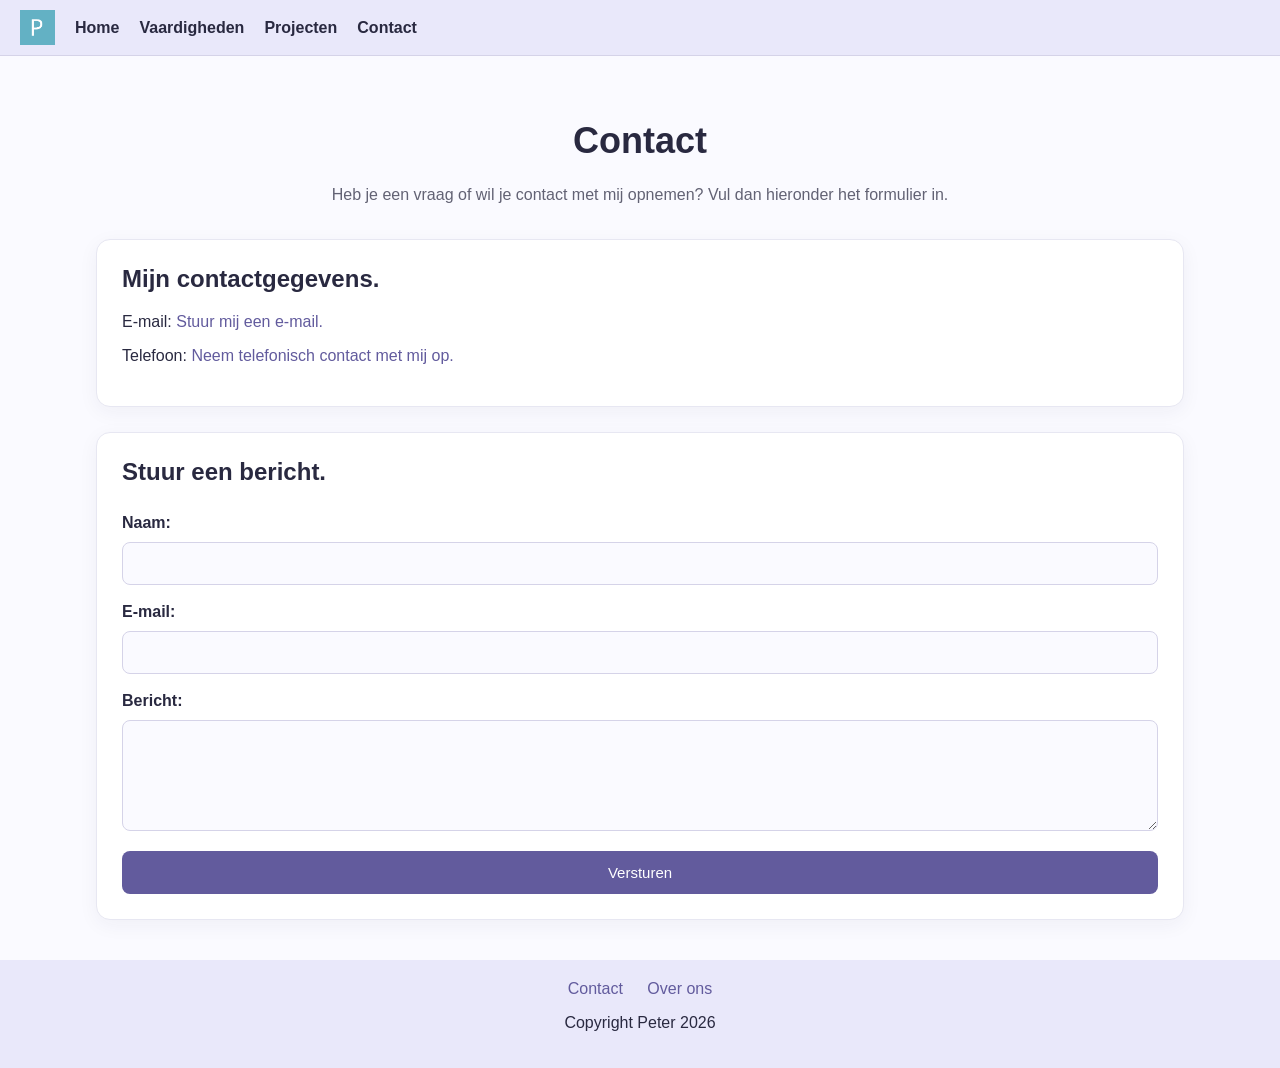
==== Portifolio/contact.html @ 0910ad65 "Project setup completed" ====
<!DOCTYPE html>
<html lang="nl">

<head>
    <link rel="stylesheet" href="style.css">
    <meta charset="UTF-8">
    <meta name="viewport" content="width=device-width, initial-scale=1.0">
    <title>Contact</title>
</head>

 <body>

<header class="navbar">
    <img class="logo" src="Pictures/image1.jpg" alt="Logo">
        <nav>
            <a href="index.html">Home</a>
            <a href="vaardigheden.html">Vaardigheden</a>
            <a href="projecten.html">Projecten</a>
            <a href="contact.html">Contact</a>
        </nav>
</header>

    <main class="contactpagina">
        <h1>Contact</h1>

        <p>
            Heb je een vraag of wil je contact met mij opnemen?
            Vul dan hieronder het formulier in.
        </p>

        <section class="ContactInfo">
            <h2>Mijn contactgegevens.</h2>

            <p>
                E-mail: 
                <a href="mailto:Peter.Hopmann@proton.me">
                    Stuur mij een e-mail.
                </a>
            </p>
        
            <p>
                Telefoon:
                <a href="tel:+31649497626">
                    Neem telefonisch contact met mij op.
                </a>
             </p>
        
        </section>
    
        <section class="contactformulier">
            <h2>Stuur een bericht.</h2>

            <form>
                <label for="naam">Naam:</label>
                <input type:text id="naam" name="naam" requierd>
            
                <label for="email">E-mail:</label>
                <input type:email id="email" name="email" required>

                <label for="Bericht">Bericht:</label>
            <textarea id="bericht" name="bericht" rows="5" required></textarea>     
           
            <button type="submit">Versturen</button>
        </form>
    </section>
    
 </main>


<footer class="footer">
    <div class="footer-links">
        <a href="contact.html">Contact</a>
        <a href="#">Over ons</a>
    </div>

    <p>Copyright Peter 2026</p>
</footer>

</body>
</html>
---- Portifolio/style.css ----
* {
    box-sizing: border-box;
}

html {
    width: 100%;
    overflow-x: hidden;
}

body {
    width: 100%;
    margin: 0;
    font-family: Arial, sans-serif;
}

/* index */

body {
    margin: 0;
    background-color: #fafaff;
    font-family: Arial, sans-serif;
    color: #292940;
}

.navbar {
    width: 100%;
    box-sizing: border-box;
    background-color: #e9e8fa;
    border-bottom: 1px solid #d5d3e8;
    position: sticky;
    top: 0;
    display: flex;
    align-items: center;
    gap: 20px;
    padding: 10px 20px;
    z-index: 10;
}

.logo {
    width: 35px;
    height: 35px;
    object-fit: cover;
}

.navbar nav {
    display: flex;
    align-items: center;
    gap: 20px;
}

.navbar nav a {
    color: #292940;
    text-decoration: none;
    font-weight: bold;
}

.navbar nav a:hover {
    color: #625b9d;
}

.main-container {
    width: 85%;
    max-width: 1100px;
    margin: 40px auto;
    background-color: white;
    border: 1px solid #e7e7f2;
    border-radius: 14px;
    padding: 25px;
    box-shadow: 0 5px 20px rgba(40, 40, 80, 0.05);
    box-sizing: border-box;
}

.intro {
    display: flex;
    justify-content: space-between;
    align-items: stretch;
    gap: 20px;
    padding-bottom: 25px;
    border-bottom: 1px solid #e7e7f2;
}

.intro-tekst {
    width: 45%;
    background-color: #fafaff;
    border: 1px solid #e7e7f2;
    border-radius: 12px;
    padding: 20px;
}

.intro-tekst h1 {
    color: #292940;
}

.intro-tekst p {
    color: #626274;
    line-height: 1.7;
}

.portret {
    width: 55%;
    height: 360px;
    object-fit: contain;
    border-radius: 12px;
}

.projecten {
    display: grid;
    grid-template-columns: repeat(3, 1fr);
    gap: 20px;
    padding-top: 25px;
}

.card {
    background-color: white;
    border: 1px solid #e7e7f2;
    padding: 20px;
    text-align: center;
    text-decoration: none;
    color: #292940;
    border-radius: 14px;
    box-shadow: 0 5px 20px rgba(40, 40, 80, 0.05);
    transition: transform 0.2s;
}

.card img {
    width: 100%;
    height: 160px;
    object-fit: contain;
    background-color: #fafaff;
    border-radius: 10px;
    padding: 5px;
    box-sizing: border-box;
}

.card h2 {
    color: #292940;
    font-size: 20px;
}

.card p {
    color: #626274;
    line-height: 1.5;
}

.card:hover {
    background-color: #fafaff;
    transform: translateY(-5px);
}

footer {
    margin-top: 40px;
    padding: 20px;
    text-align: center;
    background-color: #e9e8fa;
    color: #292940;
}

footer a {
    color: #625b9d;
    text-decoration: none;
    margin: 0 10px;
}

footer a:hover {
    text-decoration: underline;
}

/* vaardigheden */

table {
    border-collapse: collapse;
    width: 100%;
    background-color: white;
    border: 1px solid #e7e7f2;
    border-radius: 14px;
    overflow: hidden;
    box-shadow: 0 5px 20px rgba(40, 40, 80, 0.05);
}

th, td {
    padding: 16px;
    text-align: left;
    border-bottom: 1px solid #e7e7f2;
    color: #292940;
}

th {
    background-color: #625b9d;
    color: white;
}

tr:nth-child(even) {
    background-color: #fafaff;
}

tr:hover {
    background-color: #eeecfa;
}

/* projecten */

.projecten-pagina {
    max-width: 1100px;
    width: 85%;
    margin: 40px auto;
    color: #292940;
}

.projecten-pagina h1 {
    text-align: center;
    font-size: 36px;
    color: #292940;
    margin-bottom: 15px;
}

.projecten-intro {
    text-align: center;
    color: #626274;
    margin-bottom: 35px;
}


.projecten-overzicht {
    display: grid;
    grid-template-columns: repeat(3, 1fr);
    gap: 20px;
}


.project-placeholder {
    background-color: white;
    border: 1px solid #e7e7f2;
    padding: 20px;
    text-align: center;
    border-radius: 14px;
    box-shadow: 0 5px 20px rgba(40, 40, 80, 0.05);
    transition: transform 0.2s;
}

.project-placeholder:hover {
    transform: translateY(-5px);
}

.project-afbeelding {
    height: 120px;
    background-color: #fafaff;
    display: flex;
    align-items: center;
    justify-content: center;
    border-radius: 10px;
    overflow: hidden;
}

.project-afbeelding img {
    width: 80%;
    height: 100%;
    object-fit: contain;
}


.project-placeholder h2 {
    color: #292940;
    font-size: 21px;
}


.project-placeholder p {
    color: #626274;
    line-height: 1.6;
}


.project-placeholder span {
    display: inline-block;
    margin-top: 10px;
    padding: 8px 12px;
    background-color: #eeecfa;
    color: #625b9d;
    border-radius: 8px;
    font-size: 14px;
}


.project-placeholder a {
    text-decoration: none;
    color: inherit;
}

/* contact */

.contactpagina {
    width: 85%;
    max-width: 1100px;
    margin: 40px auto;
}

.contactpagina > h1 {
    text-align: center;
    font-size: 36px;
    color: #292940;
}

.contactpagina > p {
    text-align: center;
    color: #626274;
    margin-bottom: 35px;
}


.ContactInfo {
    background-color: white;
    padding: 25px;
    margin-bottom: 25px;
    border: 1px solid #e7e7f2;
    border-radius: 14px;
    box-shadow: 0 5px 20px rgba(40, 40, 80, 0.05);
}

.ContactInfo h2 {
    margin-top: 0;
    color: #292940;
}

.ContactInfo a {
    color: #625b9d;
    text-decoration: none;
}

.ContactInfo a:hover {
    text-decoration: underline;
}


.contactformulier {
    background-color: white;
    padding: 25px;
    border: 1px solid #e7e7f2;
    border-radius: 14px;
    box-shadow: 0 5px 20px rgba(40, 40, 80, 0.05);
}

.contactformulier h2 {
    margin-top: 0;
    color: #292940;
}

.contactformulier form {
    display: flex;
    flex-direction: column;
    gap: 10px;
}

.contactformulier label {
    font-weight: bold;
    margin-top: 8px;
}

.contactformulier input,
.contactformulier textarea {
    width: 100%;
    padding: 12px;
    border: 1px solid #d5d3e8;
    border-radius: 8px;
    font-family: Arial, sans-serif;
    font-size: 15px;
    background-color: #fafaff;
}

.contactformulier input:focus,
.contactformulier textarea:focus {
    outline: 2px solid #aaa4e0;
    border-color: #7771bb;
}

.contactformulier textarea {
    resize: vertical;
}

.contactformulier button {
    margin-top: 10px;
    padding: 13px;
    background-color: #625b9d;
    color: white;
    border: none;
    border-radius: 8px;
    font-size: 15px;
    cursor: pointer;
}

.contactformulier button:hover {
    background-color: #494375;
}


footer {
    margin-top: 40px;
    padding: 20px;
    text-align: center;
    background-color: #e9e8fa;
    color: #292940;
}

footer a:hover {
    background-color: lightgray;
}

/* footer */

html, body {
    min-height: 100%;
    margin: 0;
}

body {
    min-height: 100vh;
    display: flex;
    flex-direction: column;
}

main {
    flex: 1;
}

.footer {
    margin-top: 0;
}

/* Telefoon */
@media (max-width: 700px) {

    .navbar {
        flex-wrap: wrap;
        padding: 10px;
        gap: 10px;
    }

    .navbar nav {
        flex-wrap: wrap;
        gap: 10px;
    }

    .navbar nav a {
        font-size: 14px;
    }

    .main-container {
        width: 94%;
        margin: 20px auto;
        padding: 12px;
    }

    .intro {
        flex-direction: column;
        gap: 15px;
    }

    .intro-tekst,
    .portret {
        width: 100%;
    }

    .portret {
        height: 250px;
    }

    .projecten {
        grid-template-columns: 1fr;
    }

    .card {
        padding: 15px;
    }

    table {
        width: 100%;
        table-layout: fixed;
        font-size: 13px;
    }

    th, td {
        padding: 10px 6px;
        overflow-wrap: break-word;
    }

    .projecten-pagina {
        width: 94%;
        margin: 25px auto;
    }

    .projecten-pagina h1 {
        font-size: 28px;
    }

    .projecten-overzicht {
        grid-template-columns: 1fr;
        gap: 15px;
    }

    .project-placeholder {
        padding: 15px;
    }

    .contactpagina {
        width: 94%;
        margin: 25px auto;
    }

    .contactpagina > h1 {
        font-size: 28px;
    }

    .ContactInfo,
    .contactformulier {
        padding: 18px;
    }

    .contactformulier input,
    .contactformulier textarea {
        width: 100%;
        max-width: 100%;
    }

    footer {
        width: 100%;
        padding: 20px 10px;
    }

    .footer-links {
        flex-wrap: wrap;
        gap: 15px;
    }
}
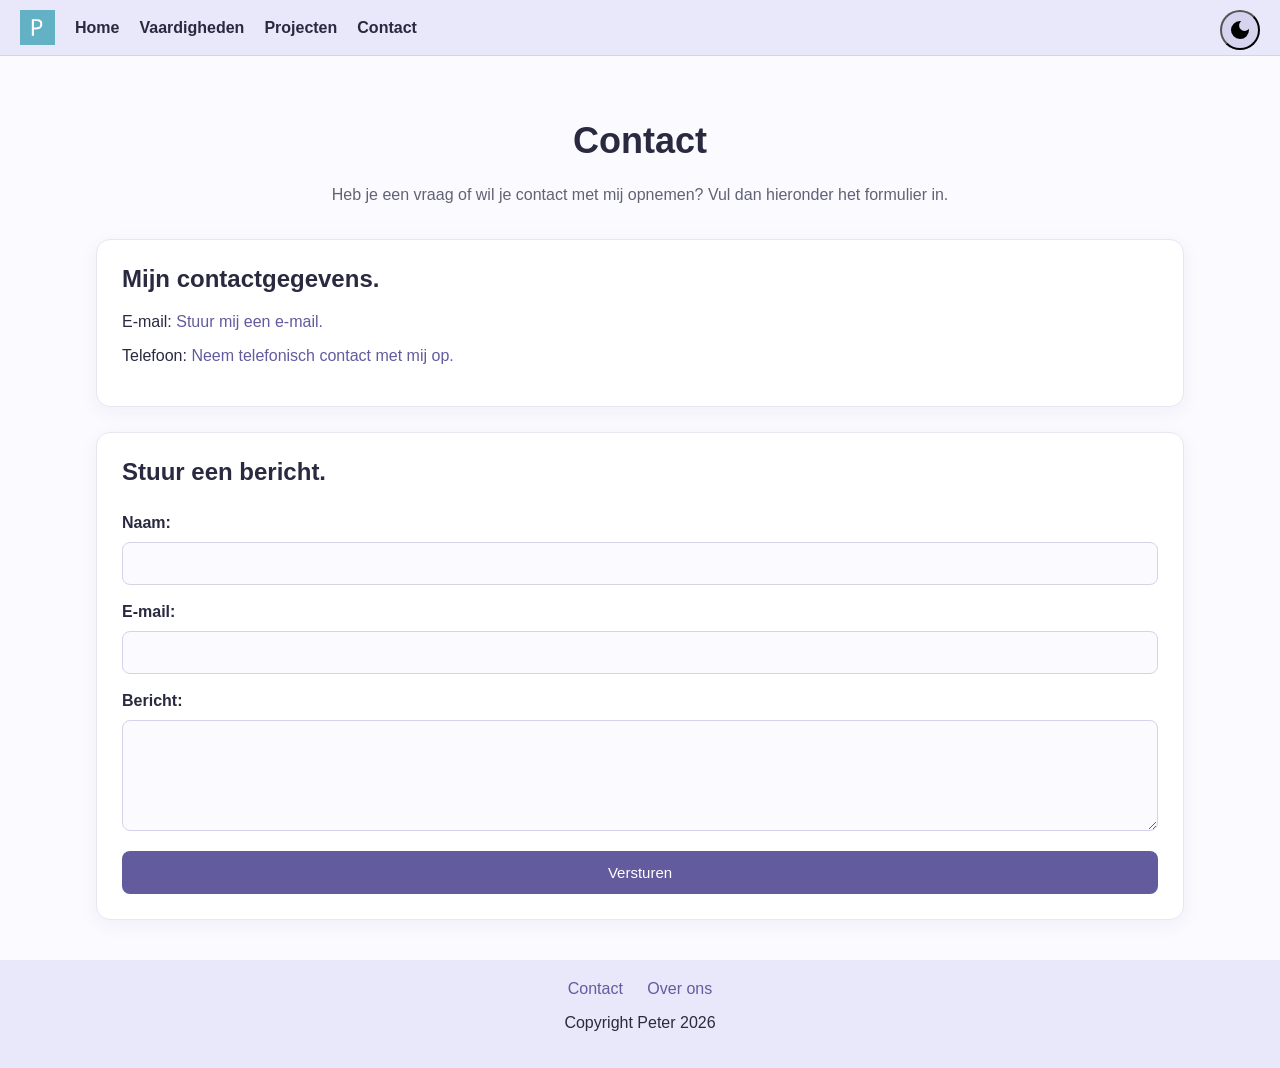
==== commit b9979b2e: "Added dark mode and cookies" ====
--- a/Portifolio/contact.html
+++ b/Portifolio/contact.html
@@ -7,10 +7,14 @@
     <meta name="viewport" content="width=device-width, initial-scale=1.0">
     <title>Contact</title>
 </head>
-
- <body>
+   
+<body>
 
 <header class="navbar">
+        <button id="theme-switch">
+             <svg xmlns="http://www.w3.org/2000/svg" viewBox="0 0 24 24" height="24px" width="24px" fill="#000000"><path d="M12,21q-3.75,0-6.38-2.63T3,12T5.63,5.63T12,3q0.35,0 0.69,0.02q0.34,0.02 0.66,0.07q-1.03,0.73-1.64,1.89T11.1,7.5q0,2.25 1.57,3.82T16.5,12.9q1.38,0 2.53-0.61t1.88-1.64q0.05,0.33 0.07,0.66T21,12q0,3.75-2.63,6.38T12,21Z"/></svg>
+             <svg xmlns="http://www.w3.org/2000/svg" viewBox="0 0 24 24" height="24px" width="24px" fill="#FFA500"><path d="M8.46,15.54Q7,14.08 7,12Q7,9.92 8.46,8.46T12,7t3.54,1.46T17,12t-1.46,3.54T12,17q-2.07,0-3.54-1.46ZM5,13H1V11H5v2Zm18,0H19V11h4v2ZM11,5V1h2V5H11Zm0,18V19h2v4H11ZM6.4,7.75L3.88,5.32L5.3,3.85l2.4,2.5L6.4,7.75Zm12.3,12.4l-2.42-2.52l1.32-1.38l2.52,2.43L18.7,20.15ZM16.25,6.4l2.43-2.52L20.15,5.3l-2.5,2.4l-1.4-1.3ZM3.85,18.7l2.53-2.43L7.75,17.6L5.33,20.13L3.85,18.7Z"/></svg>
+        </button>
     <img class="logo" src="Pictures/image1.jpg" alt="Logo">
         <nav>
             <a href="index.html">Home</a>
@@ -76,5 +80,6 @@
     <p>Copyright Peter 2026</p>
 </footer>
 
+<script src="darkmode.js"></script>
 </body>
 </html>
--- a/Portifolio/style.css
+++ b/Portifolio/style.css
@@ -1,7 +1,63 @@
+:root {
+    --background: #fafaff;
+    --text: #292940;
+    --muted-text: #626274;
+
+    --navbar: #e9e8fa;
+    --navbar-border: #d5d3e8;
+
+    --surface: #ffffff;
+    --soft-background: #fafaff;
+
+    --border: #e7e7f2;
+    --input-border: #d5d3e8;
+
+    --accent: #625b9d;
+    --accent-hover: #494375;
+    --soft-accent: #eeecfa;
+    --basevariant: #d5d3ed;
+}
+
+.darkmode {
+    --background: #20202e;
+    --text: #f5f5ff;
+    --muted-text: #c0c0d0;
+
+    --navbar: #292940;
+    --navbar-border: #414158;
+
+    --surface: #303044;
+    --soft-background: #262638;
+
+    --border: #49495e;
+    --input-border: #49495e;
+
+    --accent: #b9a9ff;
+    --accent-hover: #c9bdff;
+    --soft-accent: #3b3b50;
+    --basevariant: #3b3b50;
+}
+
 * {
     box-sizing: border-box;
 }
 
+.intro-tekst h1,
+.card h2,
+.project-placeholder h2,
+.ContactInfo h2,
+.contactformulier h2 {
+    color: var(--text);
+}
+
+.intro-tekst p,
+.card p,
+.projecten-intro,
+.project-placeholder p,
+.contactpagina > p {
+    color: var(--muted-text);
+}
+
 html {
     width: 100%;
     overflow-x: hidden;
@@ -9,24 +65,68 @@
 
 body {
     width: 100%;
+    min-height: 100vh;
     margin: 0;
     font-family: Arial, sans-serif;
+    background-color: var(--background);
+    color: var(--text);
+
+    display: flex;
+    flex-direction: column;
 }
 
 /* index */
 
-body {
-    margin: 0;
-    background-color: #fafaff;
-    font-family: Arial, sans-serif;
-    color: #292940;
+#modalbox {
+    position: fixed;
+    top: 50%;
+    left: 50%;
+    transform: translate(-50%, -50%);
+    width: 80%;
+    max-width: 450px;
+    text-align: center;
+    padding: 30px;
+    font-size: 18px;
+    font-weight: 500;
+    background-color: var(--surface);
+    color: var(--text);
+    border-radius: 8px;
+    display: none;
+}
+
+.cookies {
+    width: 100px;
+    margin-bottom: 15px;
+}
+
+#modalbox button {
+    background: #ff5945;
+    color: #fff;
+    padding: 15px 0;
+    border-radius: 4px;
+    font-size: 20px;
+    font-weight: 500;
+    width: 100%;
+    border: 0;
+    outline: 0;
+    margin-top: 50px;
+    cursor: pointer;
+    box-shadow: 0 10px 15px rgba(0, 0, 0, 0.2);
+}
+
+.close-icon {
+    width: 25px;
+    height: 25px;
+    position: absolute;
+    top: 15px;
+    right: 15px;
+    cursor: pointer;
 }
 
 .navbar {
     width: 100%;
-    box-sizing: border-box;
-    background-color: #e9e8fa;
-    border-bottom: 1px solid #d5d3e8;
+    background-color: var(--navbar);
+    border-bottom: 1px solid var(--navbar-border);
     position: sticky;
     top: 0;
     display: flex;
@@ -49,25 +149,24 @@
 }
 
 .navbar nav a {
-    color: #292940;
+    color: var(--text);
     text-decoration: none;
     font-weight: bold;
 }
 
 .navbar nav a:hover {
-    color: #625b9d;
+    color: var(--accent);
 }
 
 .main-container {
     width: 85%;
     max-width: 1100px;
     margin: 40px auto;
-    background-color: white;
-    border: 1px solid #e7e7f2;
+    background-color: var(--surface);
+    border: 1px solid var(--border);
     border-radius: 14px;
     padding: 25px;
     box-shadow: 0 5px 20px rgba(40, 40, 80, 0.05);
-    box-sizing: border-box;
 }
 
 .intro {
@@ -76,23 +175,19 @@
     align-items: stretch;
     gap: 20px;
     padding-bottom: 25px;
-    border-bottom: 1px solid #e7e7f2;
+    border-bottom: 1px solid var(--border);
 }
 
 .intro-tekst {
     width: 45%;
-    background-color: #fafaff;
-    border: 1px solid #e7e7f2;
+    background-color: var(--surface);
+    border: 1px solid var(--border);
     border-radius: 12px;
     padding: 20px;
 }
 
-.intro-tekst h1 {
-    color: #292940;
-}
-
 .intro-tekst p {
-    color: #626274;
+    color: var(--muted-text);
     line-height: 1.7;
 }
 
@@ -111,12 +206,12 @@
 }
 
 .card {
-    background-color: white;
-    border: 1px solid #e7e7f2;
+    background-color: var(--surface);
+    border: 1px solid var(--border);
     padding: 20px;
     text-align: center;
     text-decoration: none;
-    color: #292940;
+    color: var(--text);
     border-radius: 14px;
     box-shadow: 0 5px 20px rgba(40, 40, 80, 0.05);
     transition: transform 0.2s;
@@ -126,41 +221,47 @@
     width: 100%;
     height: 160px;
     object-fit: contain;
-    background-color: #fafaff;
+    background-color: var(--soft-background);
     border-radius: 10px;
     padding: 5px;
     box-sizing: border-box;
 }
 
 .card h2 {
-    color: #292940;
+    color: var(--text);
     font-size: 20px;
 }
 
 .card p {
-    color: #626274;
+    color: var(--muted-text);
     line-height: 1.5;
 }
 
 .card:hover {
-    background-color: #fafaff;
+    background-color: var(--soft-background);
     transform: translateY(-5px);
 }
 
-footer {
-    margin-top: 40px;
+.footer {
+    width: 100%;
+    margin-top: 0;
     padding: 20px;
     text-align: center;
-    background-color: #e9e8fa;
-    color: #292940;
+    background-color: var(--navbar);
+    color: var(--text);
+    flex-shrink: 0;
 }
 
 footer a {
-    color: #625b9d;
+    color: var(--accent);
     text-decoration: none;
     margin: 0 10px;
 }
 
+.footer {
+    margin-top: 0;
+}
+
 footer a:hover {
     text-decoration: underline;
 }
@@ -170,8 +271,8 @@
 table {
     border-collapse: collapse;
     width: 100%;
-    background-color: white;
-    border: 1px solid #e7e7f2;
+    background-color: var(--surface);
+    border: 1px solid var(--border);
     border-radius: 14px;
     overflow: hidden;
     box-shadow: 0 5px 20px rgba(40, 40, 80, 0.05);
@@ -180,21 +281,25 @@
 th, td {
     padding: 16px;
     text-align: left;
-    border-bottom: 1px solid #e7e7f2;
-    color: #292940;
+    border-bottom: 1px solid var(--border);
+    color: var(--text);
 }
 
 th {
-    background-color: #625b9d;
+    background-color: var(--accent);
     color: white;
 }
 
-tr:nth-child(even) {
-    background-color: #fafaff;
-}
-
-tr:hover {
-    background-color: #eeecfa;
+td {
+    background-color: var(--surface);
+}
+
+tr:nth-child(even) td {
+    background-color: var(--soft-background);
+}
+
+tr:hover td {
+    background-color: var(--soft-accent);
 }
 
 /* projecten */
@@ -203,19 +308,20 @@
     max-width: 1100px;
     width: 85%;
     margin: 40px auto;
-    color: #292940;
+    color: var(--text);
+    flex: 1;
 }
 
 .projecten-pagina h1 {
     text-align: center;
     font-size: 36px;
-    color: #292940;
+    color: var(--text);
     margin-bottom: 15px;
 }
 
 .projecten-intro {
     text-align: center;
-    color: #626274;
+    color: var(--muted-text);
     margin-bottom: 35px;
 }
 
@@ -228,13 +334,14 @@
 
 
 .project-placeholder {
-    background-color: white;
-    border: 1px solid #e7e7f2;
+    background-color: var(--surface);
+    border: 1px solid var(--border);
     padding: 20px;
     text-align: center;
     border-radius: 14px;
     box-shadow: 0 5px 20px rgba(40, 40, 80, 0.05);
     transition: transform 0.2s;
+    color: var(--text);
 }
 
 .project-placeholder:hover {
@@ -243,7 +350,7 @@
 
 .project-afbeelding {
     height: 120px;
-    background-color: #fafaff;
+    background-color: var(--soft-background);
     display: flex;
     align-items: center;
     justify-content: center;
@@ -259,13 +366,11 @@
 
 
 .project-placeholder h2 {
-    color: #292940;
     font-size: 21px;
 }
 
 
 .project-placeholder p {
-    color: #626274;
     line-height: 1.6;
 }
 
@@ -274,8 +379,8 @@
     display: inline-block;
     margin-top: 10px;
     padding: 8px 12px;
-    background-color: #eeecfa;
-    color: #625b9d;
+    background-color: var(--soft-accent);
+    color: var(--accent);
     border-radius: 8px;
     font-size: 14px;
 }
@@ -297,32 +402,32 @@
 .contactpagina > h1 {
     text-align: center;
     font-size: 36px;
-    color: #292940;
+    color: var(--text);
 }
 
 .contactpagina > p {
     text-align: center;
-    color: #626274;
+    color: var(--muted-text);
     margin-bottom: 35px;
 }
 
 
 .ContactInfo {
-    background-color: white;
+    background-color: var(--surface);
+    color: var(--text);
     padding: 25px;
     margin-bottom: 25px;
-    border: 1px solid #e7e7f2;
+    border: 1px solid var(--border);
     border-radius: 14px;
     box-shadow: 0 5px 20px rgba(40, 40, 80, 0.05);
 }
 
 .ContactInfo h2 {
     margin-top: 0;
-    color: #292940;
 }
 
 .ContactInfo a {
-    color: #625b9d;
+    color: var(--accent);
     text-decoration: none;
 }
 
@@ -330,18 +435,17 @@
     text-decoration: underline;
 }
 
-
 .contactformulier {
-    background-color: white;
+    background-color: var(--surface);
     padding: 25px;
-    border: 1px solid #e7e7f2;
+    border: 1px solid var(--border);
     border-radius: 14px;
     box-shadow: 0 5px 20px rgba(40, 40, 80, 0.05);
+    color: var(--text);
 }
 
 .contactformulier h2 {
     margin-top: 0;
-    color: #292940;
 }
 
 .contactformulier form {
@@ -359,17 +463,18 @@
 .contactformulier textarea {
     width: 100%;
     padding: 12px;
-    border: 1px solid #d5d3e8;
+    border: 1px solid var(--input-border);
     border-radius: 8px;
     font-family: Arial, sans-serif;
     font-size: 15px;
-    background-color: #fafaff;
+    background-color: var(--soft-background);
+    color: var(--text);
 }
 
 .contactformulier input:focus,
 .contactformulier textarea:focus {
-    outline: 2px solid #aaa4e0;
-    border-color: #7771bb;
+    outline: 2px solid var(--accent);
+    border-color: var(--accent);
 }
 
 .contactformulier textarea {
@@ -379,7 +484,7 @@
 .contactformulier button {
     margin-top: 10px;
     padding: 13px;
-    background-color: #625b9d;
+    background-color: var(--accent);
     color: white;
     border: none;
     border-radius: 8px;
@@ -388,43 +493,14 @@
 }
 
 .contactformulier button:hover {
-    background-color: #494375;
-}
-
-
-footer {
-    margin-top: 40px;
-    padding: 20px;
-    text-align: center;
-    background-color: #e9e8fa;
-    color: #292940;
-}
-
-footer a:hover {
-    background-color: lightgray;
+    background-color: var(--accent-hover);
 }
 
 /* footer */
 
-html, body {
-    min-height: 100%;
-    margin: 0;
-}
-
-body {
-    min-height: 100vh;
-    display: flex;
-    flex-direction: column;
-}
-
 main {
-    flex: 1;
-}
-
-.footer {
-    margin-top: 0;
-}
-
+    flex: 1 0 auto;
+}
 /* Telefoon */
 @media (max-width: 700px) {
 
@@ -529,4 +605,61 @@
         flex-wrap: wrap;
         gap: 15px;
     }
+}
+
+@media (max-width: 600px) {
+
+    .navbar {
+        display: flex;
+        flex-wrap: wrap;
+        padding: 10px 15px;
+        gap: 10px;
+    }
+
+    .logo {
+        width: 40px;
+        height: 40px;
+    }
+
+    #theme-switch {
+        position: static;
+        margin-left: auto;
+        flex-shrink: 0;
+    }
+
+    .navbar nav {
+        width: 100%;
+        display: flex;
+        justify-content: center;
+        flex-wrap: wrap;
+        gap: 15px;
+    }
+
+}
+
+/*dark mode*/
+#theme-switch{
+    height: 40px;
+    width: 40px;
+    padding: 0;
+    border-radius: 50%;
+    background-color: var(--basevariant);
+    display: flex;
+    justify-content: center;
+    align-items: center;
+    position: fixed;
+    top: 10px;
+    right: 20px;
+}
+
+#theme-switch svg:last-child{
+    display: none;
+}
+
+.darkmode #theme-switch svg:first-child{
+    display: none;
+}
+
+.darkmode #theme-switch svg:last-child{
+    display: block;
 }
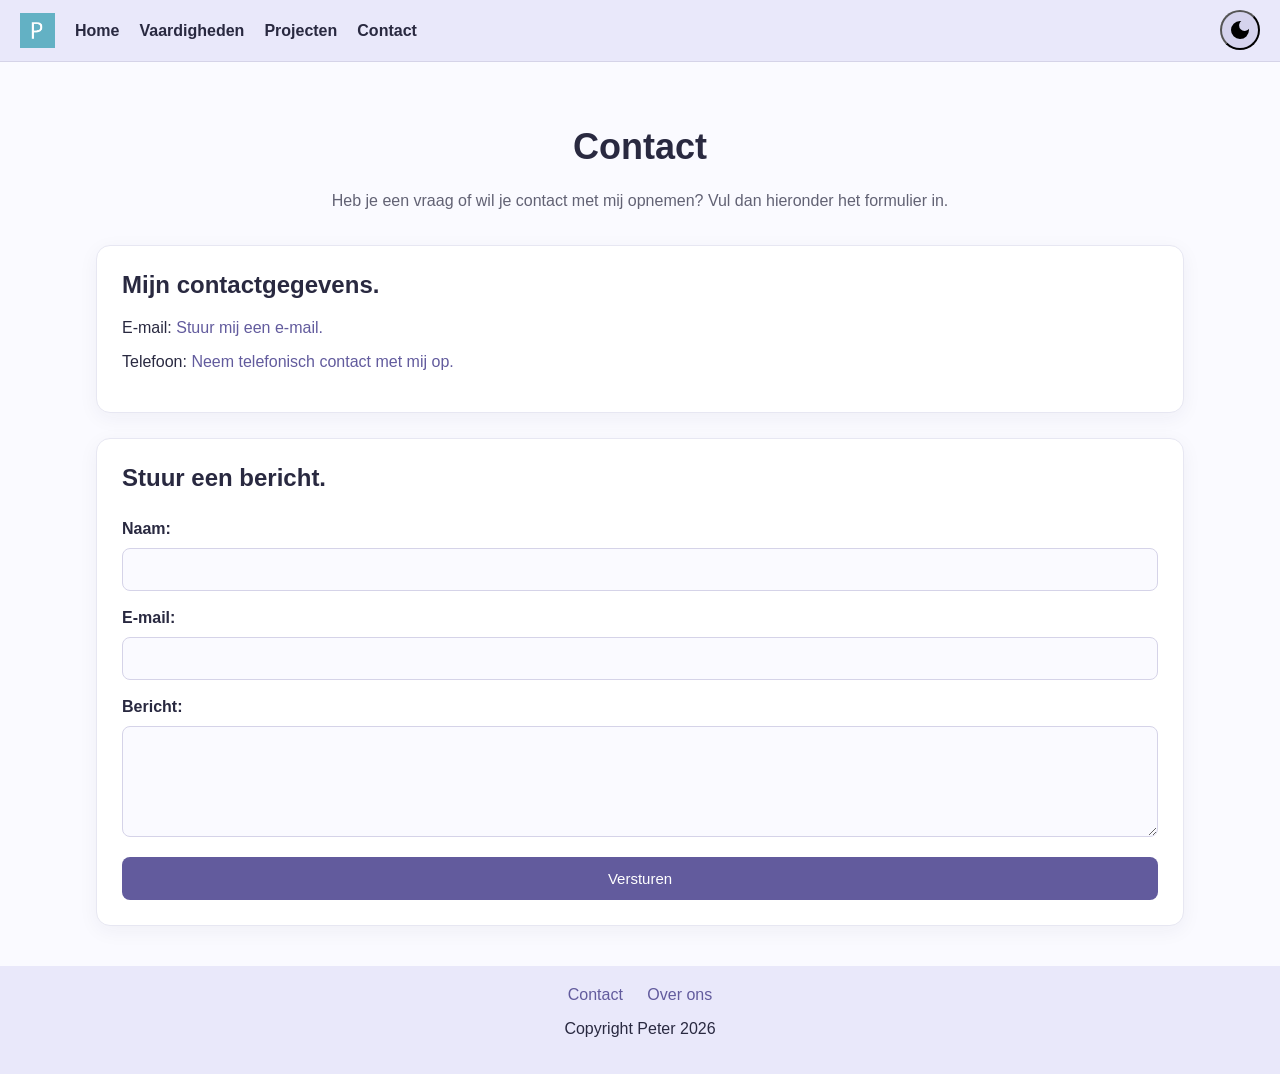
==== commit 832b4a1e: "Added time-based greeting and a hamburger menu for mobile users" ====
--- a/Portifolio/contact.html
+++ b/Portifolio/contact.html
@@ -16,7 +16,12 @@
              <svg xmlns="http://www.w3.org/2000/svg" viewBox="0 0 24 24" height="24px" width="24px" fill="#FFA500"><path d="M8.46,15.54Q7,14.08 7,12Q7,9.92 8.46,8.46T12,7t3.54,1.46T17,12t-1.46,3.54T12,17q-2.07,0-3.54-1.46ZM5,13H1V11H5v2Zm18,0H19V11h4v2ZM11,5V1h2V5H11Zm0,18V19h2v4H11ZM6.4,7.75L3.88,5.32L5.3,3.85l2.4,2.5L6.4,7.75Zm12.3,12.4l-2.42-2.52l1.32-1.38l2.52,2.43L18.7,20.15ZM16.25,6.4l2.43-2.52L20.15,5.3l-2.5,2.4l-1.4-1.3ZM3.85,18.7l2.53-2.43L7.75,17.6L5.33,20.13L3.85,18.7Z"/></svg>
         </button>
     <img class="logo" src="Pictures/image1.jpg" alt="Logo">
-        <nav>
+
+    <button class="hamburger" id="hamburger" aria-label="Menu openen" aria-expanded="false">
+        ☰
+    </button>       
+
+        <nav id="nav-menu">
             <a href="index.html">Home</a>
             <a href="vaardigheden.html">Vaardigheden</a>
             <a href="projecten.html">Projecten</a>
@@ -59,7 +64,7 @@
                 <input type:text id="naam" name="naam" requierd>
             
                 <label for="email">E-mail:</label>
-                <input type:email id="email" name="email" required>
+               <input type="email" id="email" name="email" autocomplete="email" required>
 
                 <label for="Bericht">Bericht:</label>
             <textarea id="bericht" name="bericht" rows="5" required></textarea>     
@@ -81,5 +86,6 @@
 </footer>
 
 <script src="darkmode.js"></script>
+<script src="hamburger.js"></script>
 </body>
 </html>
--- a/Portifolio/style.css
+++ b/Portifolio/style.css
@@ -76,6 +76,14 @@
 }
 
 /* index */
+
+#begroeting {
+    color: var(--accent);
+    font-size: 20px;
+    font-weight: bold;
+    margin-top: 0;
+    margin-bottom: 15px;
+}
 
 #modalbox {
     position: fixed;
@@ -125,6 +133,8 @@
 
 .navbar {
     width: 100%;
+    min-height: 62px;
+    padding: 10px 20px;
     background-color: var(--navbar);
     border-bottom: 1px solid var(--navbar-border);
     position: sticky;
@@ -132,7 +142,6 @@
     display: flex;
     align-items: center;
     gap: 20px;
-    padding: 10px 20px;
     z-index: 10;
 }
 
@@ -140,6 +149,16 @@
     width: 35px;
     height: 35px;
     object-fit: cover;
+}
+
+
+#hamburger {
+    display: none;
+    font-size: 28px;
+    background: none;
+    border: none;
+    color: var(--text);
+    cursor: pointer;
 }
 
 .navbar nav {
@@ -500,141 +519,6 @@
 
 main {
     flex: 1 0 auto;
-}
-/* Telefoon */
-@media (max-width: 700px) {
-
-    .navbar {
-        flex-wrap: wrap;
-        padding: 10px;
-        gap: 10px;
-    }
-
-    .navbar nav {
-        flex-wrap: wrap;
-        gap: 10px;
-    }
-
-    .navbar nav a {
-        font-size: 14px;
-    }
-
-    .main-container {
-        width: 94%;
-        margin: 20px auto;
-        padding: 12px;
-    }
-
-    .intro {
-        flex-direction: column;
-        gap: 15px;
-    }
-
-    .intro-tekst,
-    .portret {
-        width: 100%;
-    }
-
-    .portret {
-        height: 250px;
-    }
-
-    .projecten {
-        grid-template-columns: 1fr;
-    }
-
-    .card {
-        padding: 15px;
-    }
-
-    table {
-        width: 100%;
-        table-layout: fixed;
-        font-size: 13px;
-    }
-
-    th, td {
-        padding: 10px 6px;
-        overflow-wrap: break-word;
-    }
-
-    .projecten-pagina {
-        width: 94%;
-        margin: 25px auto;
-    }
-
-    .projecten-pagina h1 {
-        font-size: 28px;
-    }
-
-    .projecten-overzicht {
-        grid-template-columns: 1fr;
-        gap: 15px;
-    }
-
-    .project-placeholder {
-        padding: 15px;
-    }
-
-    .contactpagina {
-        width: 94%;
-        margin: 25px auto;
-    }
-
-    .contactpagina > h1 {
-        font-size: 28px;
-    }
-
-    .ContactInfo,
-    .contactformulier {
-        padding: 18px;
-    }
-
-    .contactformulier input,
-    .contactformulier textarea {
-        width: 100%;
-        max-width: 100%;
-    }
-
-    footer {
-        width: 100%;
-        padding: 20px 10px;
-    }
-
-    .footer-links {
-        flex-wrap: wrap;
-        gap: 15px;
-    }
-}
-
-@media (max-width: 600px) {
-
-    .navbar {
-        display: flex;
-        flex-wrap: wrap;
-        padding: 10px 15px;
-        gap: 10px;
-    }
-
-    .logo {
-        width: 40px;
-        height: 40px;
-    }
-
-    #theme-switch {
-        position: static;
-        margin-left: auto;
-        flex-shrink: 0;
-    }
-
-    .navbar nav {
-        width: 100%;
-        display: flex;
-        justify-content: center;
-        flex-wrap: wrap;
-        gap: 15px;
-    }
-
 }
 
 /*dark mode*/
@@ -662,4 +546,151 @@
 
 .darkmode #theme-switch svg:last-child{
     display: block;
-}+}
+
+/* Telefoon */
+@media (max-width: 700px) {
+
+    .navbar {
+        flex-wrap: wrap;
+        padding: 10px;
+        gap: 10px;
+    }
+
+    .navbar nav {
+        flex-wrap: wrap;
+        gap: 10px;
+    }
+
+    .navbar nav a {
+        font-size: 14px;
+    }
+
+    .main-container {
+        width: 94%;
+        margin: 20px auto;
+        padding: 12px;
+    }
+
+    .intro {
+        flex-direction: column;
+        gap: 15px;
+    }
+
+    .intro-tekst,
+    .portret {
+        width: 100%;
+    }
+
+    .portret {
+        height: 250px;
+    }
+
+    .projecten {
+        grid-template-columns: 1fr;
+    }
+
+    .card {
+        padding: 15px;
+    }
+
+    table {
+        width: 100%;
+        table-layout: fixed;
+        font-size: 13px;
+    }
+
+    th, td {
+        padding: 10px 6px;
+        overflow-wrap: break-word;
+    }
+
+    .projecten-pagina {
+        width: 94%;
+        margin: 25px auto;
+    }
+
+    .projecten-pagina h1 {
+        font-size: 28px;
+    }
+
+    .projecten-overzicht {
+        grid-template-columns: 1fr;
+        gap: 15px;
+    }
+
+    .project-placeholder {
+        padding: 15px;
+    }
+
+    .contactpagina {
+        width: 94%;
+        margin: 25px auto;
+    }
+
+    .contactpagina > h1 {
+        font-size: 28px;
+    }
+
+    .ContactInfo,
+    .contactformulier {
+        padding: 18px;
+    }
+
+    .contactformulier input,
+    .contactformulier textarea {
+        width: 100%;
+        max-width: 100%;
+    }
+
+    footer {
+        width: 100%;
+        padding: 20px 10px;
+    }
+
+    .footer-links {
+        flex-wrap: wrap;
+        gap: 15px;
+    }
+}
+
+@media (max-width: 700px) {
+
+    .navbar {
+        flex-wrap: wrap;
+    }
+
+    .logo {
+        order: 1;
+    }
+
+    @media (max-width: 700px) {
+
+    #hamburger {
+        display: block;
+        order: 2;
+        margin-left: auto;
+    }
+
+}
+
+    #theme-switch {
+        position: static;
+        order: 3;
+        flex-shrink: 0;
+    }
+
+    .navbar nav {
+        display: none;
+        order: 4;
+        width: 100%;
+        flex-direction: column;
+        align-items: center;
+        gap: 15px;
+    }
+
+    .navbar nav.active {
+        display: flex;
+    }
+}
+
